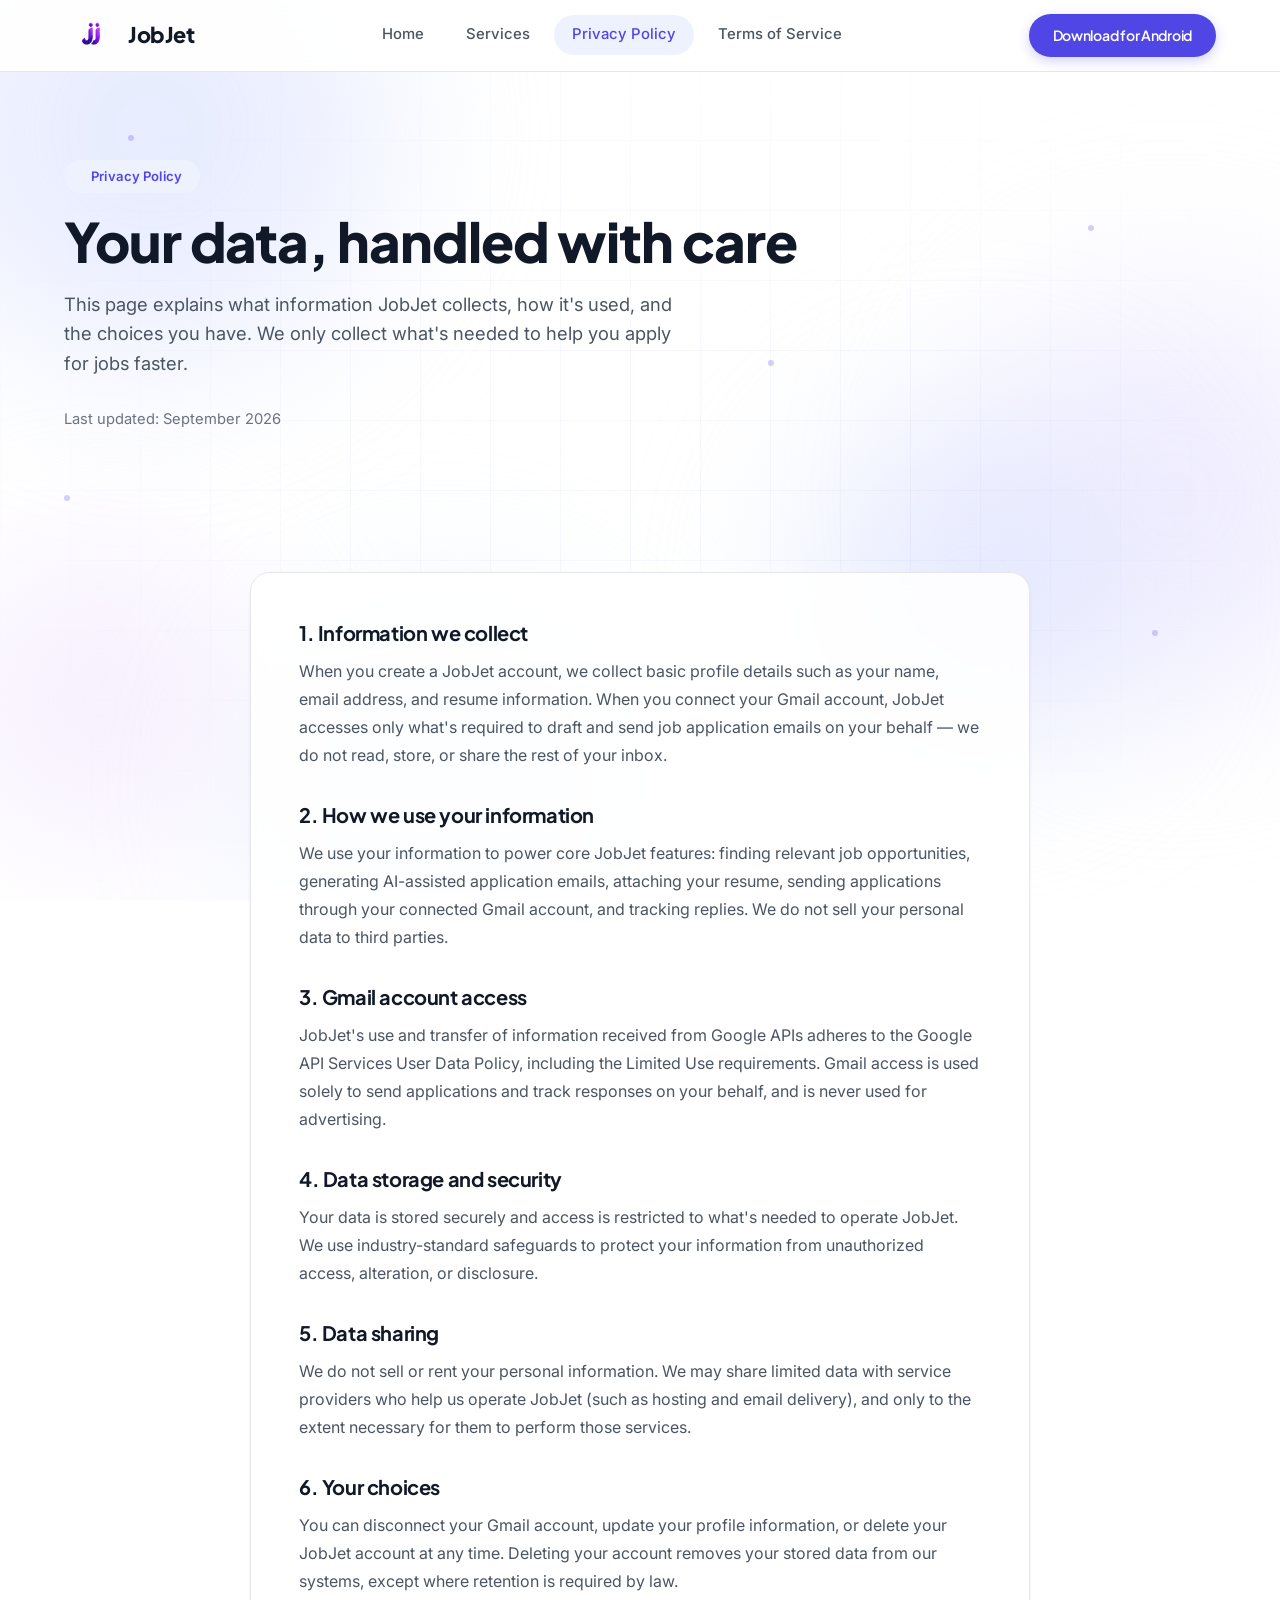
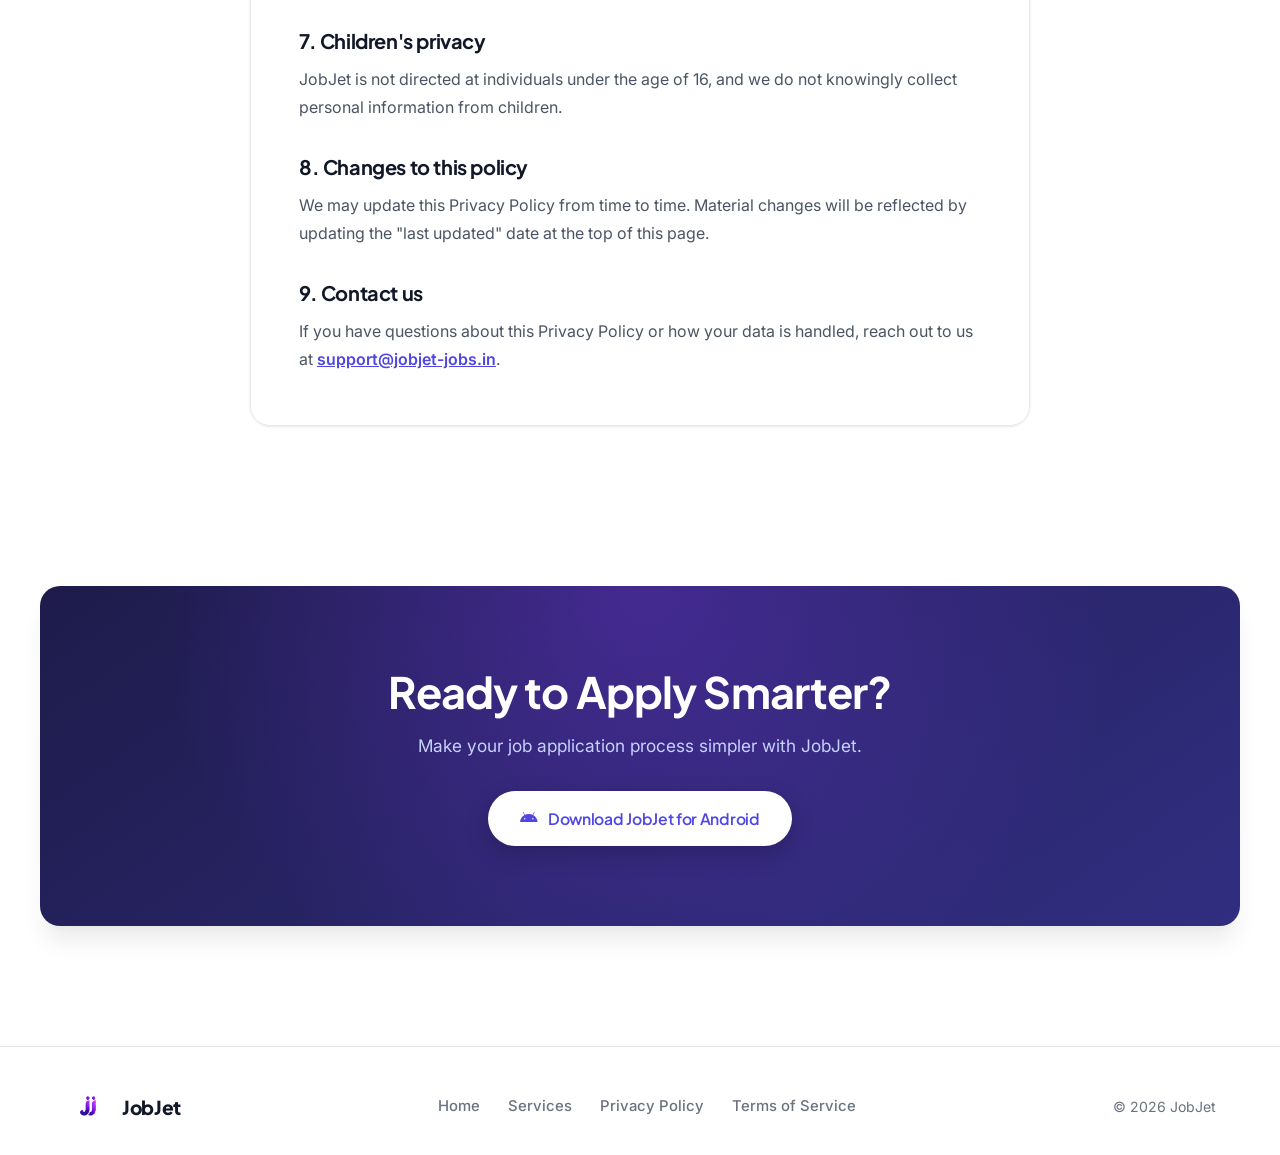
==== privacy-policy/index.html @ 1de20cd4 "Remove team page, add privacy policy & terms of service pages, fix mobile screenshot scroll" ====
<!DOCTYPE html>
<html lang="en">
<head>
<meta charset="UTF-8">
<meta name="viewport" content="width=device-width, initial-scale=1.0">
<title>Privacy Policy — JobJet</title>
<link rel="icon" href="../images/logo.png">
<!-- Font Awesome for icons -->
<link rel="stylesheet" href="https://cdnjs.cloudflare.com/ajax/libs/font-awesome/6.0.0-beta3/css/all.min.css">
<!-- Google Fonts -->
<link href="https://fonts.googleapis.com/css2?family=Inter:opsz,wght@14..32,400;14..32,500;14..32,600;14..32,700&family=Plus+Jakarta+Sans:wght@400;500;600;700;800&display=swap" rel="stylesheet">
<style>
  /* ---------- RESET & VARIABLES ---------- */
  * {
    margin: 0;
    padding: 0;
    box-sizing: border-box;
  }

  :root {
    --bg: #ffffff;
    --bg-subtle: #f8f9fc;
    --bg-card: #ffffff;
    --primary: #4f46e5;
    --primary-dark: #4338ca;
    --primary-light: #eef2ff;
    --accent: #7c3aed;
    --text: #111827;
    --text-dim: #4b5563;
    --text-soft: #6b7280;
    --border: #e5e7eb;
    --border-light: #f3f4f6;
    --shadow-sm: 0 1px 3px rgba(0, 0, 0, 0.06), 0 1px 2px rgba(0, 0, 0, 0.04);
    --shadow-md: 0 4px 6px -1px rgba(0, 0, 0, 0.07), 0 2px 4px -2px rgba(0, 0, 0, 0.05);
    --shadow-lg: 0 10px 15px -3px rgba(0, 0, 0, 0.08), 0 4px 6px -4px rgba(0, 0, 0, 0.04);
    --shadow-xl: 0 20px 25px -5px rgba(0, 0, 0, 0.08), 0 8px 10px -6px rgba(0, 0, 0, 0.04);
    --radius: 20px;
    --radius-sm: 14px;
    --transition: all 0.25s cubic-bezier(0.2, 0, 0, 1);
  }

  body {
    font-family: 'Inter', sans-serif;
    background: var(--bg);
    color: var(--text);
    line-height: 1.6;
    -webkit-font-smoothing: antialiased;
    overflow-x: hidden;
    position: relative;
  }

  /* ---------- GLOBAL ANIMATED BACKGROUND ---------- */
  .global-bg {
    position: fixed;
    inset: 0;
    z-index: 0;
    pointer-events: none;
    overflow: hidden;
  }

  .global-bg .orb {
    position: absolute;
    border-radius: 50%;
    filter: blur(80px);
    opacity: 0.5;
    will-change: transform;
  }

  .global-bg .orb-1 {
    width: 500px;
    height: 500px;
    background: radial-gradient(circle, #c7d2fe, #eef2ff);
    top: -120px;
    left: -100px;
    animation: floatOrb1 20s ease-in-out infinite;
  }

  .global-bg .orb-2 {
    width: 450px;
    height: 450px;
    background: radial-gradient(circle, #ddd6fe, #f5f3ff);
    top: 30%;
    right: -120px;
    animation: floatOrb2 24s ease-in-out infinite;
  }

  .global-bg .orb-3 {
    width: 380px;
    height: 380px;
    background: radial-gradient(circle, #bfdbfe, #eff6ff);
    bottom: -80px;
    left: 20%;
    animation: floatOrb3 26s ease-in-out infinite;
  }

  .global-bg .orb-4 {
    width: 320px;
    height: 320px;
    background: radial-gradient(circle, #e9d5ff, #faf5ff);
    top: 60%;
    left: -60px;
    animation: floatOrb4 22s ease-in-out infinite;
  }

  .global-bg .orb-5 {
    width: 360px;
    height: 360px;
    background: radial-gradient(circle, #c7d2fe, #eef2ff);
    bottom: 15%;
    right: 10%;
    animation: floatOrb5 28s ease-in-out infinite;
  }

  .global-bg .grid-lines {
    position: absolute;
    inset: 0;
    background-image:
      linear-gradient(rgba(79, 70, 229, 0.045) 1px, transparent 1px),
      linear-gradient(90deg, rgba(79, 70, 229, 0.045) 1px, transparent 1px);
    background-size: 70px 70px;
    mask-image: radial-gradient(ellipse at center, black 20%, transparent 80%);
    -webkit-mask-image: radial-gradient(ellipse at center, black 20%, transparent 80%);
    animation: gridShift 40s linear infinite;
  }

  .global-bg .floating-dots {
    position: absolute;
    inset: 0;
  }

  .global-bg .dot {
    position: absolute;
    width: 6px;
    height: 6px;
    border-radius: 50%;
    background: var(--primary);
    opacity: 0.25;
    animation: dotFloat 15s ease-in-out infinite;
  }

  .global-bg .dot:nth-child(1) { top: 15%; left: 10%; animation-delay: 0s; animation-duration: 12s; }
  .global-bg .dot:nth-child(2) { top: 25%; left: 85%; animation-delay: 2s; animation-duration: 15s; }
  .global-bg .dot:nth-child(3) { top: 55%; left: 5%; animation-delay: 4s; animation-duration: 18s; }
  .global-bg .dot:nth-child(4) { top: 70%; left: 90%; animation-delay: 1s; animation-duration: 14s; }
  .global-bg .dot:nth-child(5) { top: 85%; left: 30%; animation-delay: 3s; animation-duration: 16s; }
  .global-bg .dot:nth-child(6) { top: 40%; left: 60%; animation-delay: 5s; animation-duration: 20s; }

  @keyframes floatOrb1 {
    0%, 100% { transform: translate(0, 0) scale(1); }
    50% { transform: translate(80px, 60px) scale(1.15); }
  }

  @keyframes floatOrb2 {
    0%, 100% { transform: translate(0, 0) scale(1); }
    50% { transform: translate(-70px, 80px) scale(1.1); }
  }

  @keyframes floatOrb3 {
    0%, 100% { transform: translate(0, 0) scale(1); }
    50% { transform: translate(60px, -70px) scale(1.2); }
  }

  @keyframes floatOrb4 {
    0%, 100% { transform: translate(0, 0) scale(1); }
    50% { transform: translate(90px, -40px) scale(1.12); }
  }

  @keyframes floatOrb5 {
    0%, 100% { transform: translate(0, 0) scale(1); }
    50% { transform: translate(-80px, -60px) scale(1.18); }
  }

  @keyframes gridShift {
    0% { background-position: 0 0, 0 0; }
    100% { background-position: 70px 70px, 70px 70px; }
  }

  @keyframes dotFloat {
    0%, 100% { transform: translate(0, 0); opacity: 0.15; }
    50% { transform: translate(30px, -40px); opacity: 0.45; }
  }

  .wrap {
    width: 100%;
    max-width: 1200px;
    margin: 0 auto;
    padding: 0 24px;
    position: relative;
    z-index: 2;
  }

  /* ---------- TYPOGRAPHY ---------- */
  h1, h2, h3, .brand, .nav-cta, .btn {
    font-family: 'Plus Jakarta Sans', sans-serif;
    font-weight: 700;
    letter-spacing: -0.02em;
  }

  h1 {
    font-size: clamp(2.2rem, 5vw, 3.4rem);
    line-height: 1.12;
    font-weight: 800;
    color: var(--text);
    margin-bottom: 18px;
  }

  h2 {
    font-size: clamp(1.8rem, 3.8vw, 2.5rem);
    line-height: 1.2;
    font-weight: 700;
    color: var(--text);
    margin-bottom: 14px;
  }

  .lede {
    font-size: clamp(1rem, 1.8vw, 1.15rem);
    color: var(--text-dim);
    max-width: 620px;
    margin-bottom: 30px;
  }

  .section-head {
    text-align: center;
    max-width: 720px;
    margin: 0 auto 48px;
  }

  .section-head p {
    color: var(--text-soft);
    font-size: 1.05rem;
    margin-top: 10px;
  }

  .tag {
    display: inline-block;
    font-size: 0.78rem;
    font-weight: 700;
    text-transform: uppercase;
    letter-spacing: 0.08em;
    color: var(--primary);
    background: var(--primary-light);
    padding: 7px 16px;
    border-radius: 100px;
    margin-bottom: 14px;
  }

  /* ---------- NAV ---------- */
  .nav {
    position: fixed;
    top: 0;
    left: 0;
    width: 100%;
    z-index: 1000;
    background: rgba(255, 255, 255, 0.92);
    backdrop-filter: blur(16px);
    -webkit-backdrop-filter: blur(16px);
    border-bottom: 1px solid var(--border);
  }

  .nav-inner {
    display: flex;
    align-items: center;
    justify-content: space-between;
    max-width: 1200px;
    margin: 0 auto;
    padding: 14px 24px;
    gap: 20px;
  }

  .brand {
    display: flex;
    align-items: center;
    gap: 10px;
    font-size: 1.35rem;
    font-weight: 800;
    color: var(--text);
    text-decoration: none;
  }

  /* LOGO: completely flat — no border, no shadow */
  .brand img {
    height: 36px;
    width: auto;
    display: block;
    border: none !important;
    box-shadow: none !important;
    outline: none !important;
    filter: none !important;
    background: transparent !important;
  }

  .nav-links {
    display: flex;
    gap: 6px;
    align-items: center;
  }

  .nav-links a {
    color: var(--text-dim);
    text-decoration: none;
    font-weight: 500;
    font-size: 0.93rem;
    padding: 8px 18px;
    border-radius: 100px;
    transition: var(--transition);
  }

  .nav-links a:hover,
  .nav-links a.active {
    color: var(--primary);
    background: var(--primary-light);
  }

  .nav-cta {
    background: var(--primary);
    color: white;
    text-decoration: none;
    padding: 10px 24px;
    border-radius: 100px;
    font-weight: 600;
    font-size: 0.88rem;
    box-shadow: 0 4px 12px rgba(79, 70, 229, 0.25);
    transition: var(--transition);
    white-space: nowrap;
  }

  .nav-cta:hover {
    background: var(--primary-dark);
    transform: translateY(-1px);
    box-shadow: 0 8px 20px rgba(79, 70, 229, 0.3);
  }

  .nav-toggle {
    display: none;
    background: transparent;
    border: 1px solid var(--border);
    color: var(--text);
    font-size: 1.6rem;
    padding: 4px 12px;
    border-radius: 12px;
    cursor: pointer;
    transition: var(--transition);
  }

  .nav-toggle:hover {
    background: var(--bg-subtle);
  }

  /* ---------- PAGE HERO ---------- */
  .page-hero {
    padding: 160px 0 60px;
    position: relative;
    overflow: hidden;
  }

  .page-hero .eyebrow {
    display: inline-block;
    font-size: 0.82rem;
    font-weight: 600;
    color: var(--primary);
    background: var(--primary-light);
    padding: 6px 18px;
    border-radius: 100px;
    margin-bottom: 18px;
    letter-spacing: 0.01em;
  }

  /* ---------- SECTIONS ---------- */
  section {
    padding: 80px 0;
    position: relative;
    z-index: 2;
  }

  /* Policy content (Privacy Policy / Terms of Service) */
  .policy-content {
    max-width: 780px;
    margin: 0 auto;
    background: rgba(255, 255, 255, 0.88);
    backdrop-filter: blur(12px);
    -webkit-backdrop-filter: blur(12px);
    border: 1px solid var(--border);
    border-radius: var(--radius);
    box-shadow: var(--shadow-sm);
    padding: 48px;
  }

  .policy-content h2 {
    font-size: 1.25rem;
    margin-top: 34px;
    margin-bottom: 12px;
  }

  .policy-content h2:first-child {
    margin-top: 0;
  }

  .policy-content p {
    color: var(--text-dim);
    font-size: 1rem;
    line-height: 1.75;
    margin-bottom: 4px;
  }

  @media (max-width: 600px) {
    .policy-content {
      padding: 28px 22px;
      border-radius: var(--radius-sm);
    }

    .policy-content h2 {
      font-size: 1.1rem;
    }

    .policy-content p {
      font-size: 0.95rem;
    }
  }

  /* Split layout */
  .split {
    display: grid;
    grid-template-columns: 1fr 1fr;
    gap: 60px;
    align-items: start;
  }

  .split h2 {
    margin-bottom: 18px;
  }

  .split p {
    color: var(--text-dim);
    font-size: 16.5px;
    margin-bottom: 18px;
    line-height: 1.7;
  }

  /* Value list */
  .value-list {
    list-style: none;
    display: flex;
    flex-direction: column;
    gap: 20px;
  }

  .value-list li {
    background: rgba(255, 255, 255, 0.88);
    backdrop-filter: blur(12px);
    -webkit-backdrop-filter: blur(12px);
    border: 1px solid var(--border);
    border-radius: var(--radius-sm);
    padding: 24px 26px;
    transition: var(--transition);
    box-shadow: var(--shadow-sm);
    position: relative;
    padding-left: 58px;
  }

  .value-list li::before {
    content: '\f00c';
    font-family: 'Font Awesome 6 Free';
    font-weight: 900;
    position: absolute;
    left: 22px;
    top: 24px;
    width: 26px;
    height: 26px;
    border-radius: 50%;
    background: var(--primary-light);
    color: var(--primary);
    display: flex;
    align-items: center;
    justify-content: center;
    font-size: 0.7rem;
    transition: var(--transition);
  }

  .value-list li:hover {
    transform: translateY(-4px);
    border-color: #c7d2fe;
    box-shadow: var(--shadow-lg);
    background: white;
  }

  .value-list li:hover::before {
    background: var(--primary);
    color: white;
  }

  .value-list strong {
    display: block;
    font-size: 1.05rem;
    font-weight: 700;
    color: var(--text);
    margin-bottom: 4px;
    font-family: 'Plus Jakarta Sans', sans-serif;
    letter-spacing: -0.01em;
  }

  .value-list span {
    display: block;
    color: var(--text-soft);
    font-size: 0.95rem;
    line-height: 1.6;
  }

  /* CTA section */
  .cta {
    background: linear-gradient(145deg, #1e1b4b, #312e81);
    border-radius: var(--radius);
    padding: 80px 30px;
    text-align: center;
    box-shadow: var(--shadow-xl);
    position: relative;
    overflow: hidden;
  }

  .cta::before {
    content: '';
    position: absolute;
    inset: 0;
    background: radial-gradient(circle at 50% 0%, rgba(124, 58, 237, 0.35), transparent 70%);
    pointer-events: none;
  }

  .cta h2 {
    font-size: clamp(1.9rem, 3.8vw, 2.7rem);
    margin-bottom: 14px;
    color: white;
    position: relative;
    z-index: 1;
  }

  .cta p {
    color: #c7d2fe;
    max-width: 560px;
    margin: 0 auto 32px;
    font-size: 1.08rem;
    position: relative;
    z-index: 1;
  }

  .cta .btn-outline {
    background: white;
    color: var(--primary);
    border: none;
    position: relative;
    z-index: 1;
    box-shadow: 0 8px 24px rgba(0, 0, 0, 0.2);
  }

  .cta .btn-outline:hover {
    background: #eef2ff;
    transform: translateY(-2px);
    box-shadow: 0 14px 32px rgba(0, 0, 0, 0.25);
  }

  /* Buttons */
  .btn-row {
    display: flex;
    flex-wrap: wrap;
    gap: 14px;
    align-items: center;
  }

  .btn {
    display: inline-flex;
    align-items: center;
    justify-content: center;
    gap: 10px;
    padding: 15px 32px;
    border-radius: 100px;
    font-weight: 600;
    font-size: 0.98rem;
    text-decoration: none;
    transition: var(--transition);
    border: none;
    cursor: pointer;
  }

  .btn-primary {
    background: var(--primary);
    color: white;
    box-shadow: 0 6px 20px rgba(79, 70, 229, 0.3);
  }

  .btn-primary:hover {
    background: var(--primary-dark);
    transform: translateY(-2px);
    box-shadow: 0 12px 28px rgba(79, 70, 229, 0.35);
  }

  .btn-outline {
    background: white;
    color: var(--text);
    border: 1.5px solid var(--border);
    box-shadow: var(--shadow-sm);
  }

  .btn-outline:hover {
    border-color: var(--primary);
    color: var(--primary);
    background: var(--primary-light);
    transform: translateY(-2px);
    box-shadow: var(--shadow-md);
  }

  /* Footer */
  footer {
    padding: 44px 0 32px;
    border-top: 1px solid var(--border);
    margin-top: 40px;
    position: relative;
    z-index: 2;
    background: rgba(255, 255, 255, 0.85);
    backdrop-filter: blur(12px);
    -webkit-backdrop-filter: blur(12px);
  }

  .footer-inner {
    display: flex;
    flex-wrap: wrap;
    align-items: center;
    justify-content: space-between;
    gap: 24px;
  }

  .footer-inner .brand {
    font-size: 1.2rem;
  }

  /* FOOTER LOGO: flat, no border, no shadow */
  .footer-inner .brand img {
    height: 32px;
    border: none !important;
    box-shadow: none !important;
    outline: none !important;
    filter: none !important;
    background: transparent !important;
  }

  .footer-links {
    display: flex;
    gap: 28px;
  }

  .footer-links a {
    color: var(--text-soft);
    text-decoration: none;
    font-weight: 500;
    font-size: 0.93rem;
    transition: var(--transition);
  }

  .footer-links a:hover {
    color: var(--primary);
  }

  footer span {
    color: var(--text-soft);
    font-size: 0.88rem;
  }

  /* ---------- RESPONSIVE ---------- */
  @media (max-width: 900px) {
    .nav-links {
      display: none;
    }

    .nav-toggle {
      display: block;
    }

    .nav-cta {
      display: none;
    }

    .page-hero {
      padding: 140px 0 40px;
    }

    .split {
      grid-template-columns: 1fr;
      gap: 40px;
    }
  }

  @media (max-width: 600px) {
    .footer-inner {
      flex-direction: column;
      text-align: center;
    }

    .footer-links {
      justify-content: center;
      flex-wrap: wrap;
      gap: 20px;
    }

    .btn {
      padding: 14px 28px;
      width: 100%;
    }

    .cta .btn-outline {
      width: auto;
    }

    .global-bg .orb {
      opacity: 0.35;
      filter: blur(60px);
    }

    .global-bg .dot {
      display: none;
    }

    .value-list li {
      padding: 22px 22px 22px 54px;
    }

    .value-list li::before {
      left: 18px;
      top: 22px;
    }
  }

  /* mobile nav open state */
  .nav-links.show {
    display: flex;
    flex-direction: column;
    position: absolute;
    top: 72px;
    left: 20px;
    right: 20px;
    background: white;
    padding: 24px;
    border-radius: var(--radius-sm);
    border: 1px solid var(--border);
    box-shadow: var(--shadow-xl);
    z-index: 999;
  }

  html {
    scroll-behavior: smooth;
  }

  @media (prefers-reduced-motion: reduce) {
    .global-bg .orb,
    .global-bg .grid-lines,
    .global-bg .dot {
      animation: none;
    }
  }
</style>
</head>
<body>

<!-- GLOBAL ANIMATED BACKGROUND -->
<div class="global-bg" aria-hidden="true">
  <div class="orb orb-1"></div>
  <div class="orb orb-2"></div>
  <div class="orb orb-3"></div>
  <div class="orb orb-4"></div>
  <div class="orb orb-5"></div>
  <div class="grid-lines"></div>
  <div class="floating-dots">
    <div class="dot"></div>
    <div class="dot"></div>
    <div class="dot"></div>
    <div class="dot"></div>
    <div class="dot"></div>
    <div class="dot"></div>
  </div>
</div>

<nav class="nav">
  <div class="nav-inner">
    <a class="brand" href="/">
      <img src="../images/logo.png" alt="JobJet logo">
      JobJet
    </a>
    <div class="nav-links" id="navLinks">
      <a href="/">Home</a>
      <a href="/services/">Services</a>
      <a href="/privacy-policy/" class="active">Privacy Policy</a>
      <a href="/terms-of-service/">Terms of Service</a>
    </div>
    <a class="nav-cta" href="/#download">Download for Android</a>
    <button class="nav-toggle" id="navToggle" aria-label="Toggle menu">&#9776;</button>
  </div>
</nav>

<header class="page-hero">
  <div class="wrap">
    <span class="eyebrow"><i class="fas fa-shield-halved" style="margin-right: 6px;"></i> Privacy Policy</span>
    <h1>Your data, handled with care</h1>
    <p class="lede">This page explains what information JobJet collects, how it's used, and the choices you have. We only collect what's needed to help you apply for jobs faster.</p>
    <p style="color: var(--text-soft); font-size: 0.92rem;">Last updated: September 2026</p>
  </div>
</header>

<section>
  <div class="wrap">
    <div class="policy-content">
      <h2>1. Information we collect</h2>
      <p>When you create a JobJet account, we collect basic profile details such as your name, email address, and resume information. When you connect your Gmail account, JobJet accesses only what's required to draft and send job application emails on your behalf — we do not read, store, or share the rest of your inbox.</p>

      <h2>2. How we use your information</h2>
      <p>We use your information to power core JobJet features: finding relevant job opportunities, generating AI-assisted application emails, attaching your resume, sending applications through your connected Gmail account, and tracking replies. We do not sell your personal data to third parties.</p>

      <h2>3. Gmail account access</h2>
      <p>JobJet's use and transfer of information received from Google APIs adheres to the Google API Services User Data Policy, including the Limited Use requirements. Gmail access is used solely to send applications and track responses on your behalf, and is never used for advertising.</p>

      <h2>4. Data storage and security</h2>
      <p>Your data is stored securely and access is restricted to what's needed to operate JobJet. We use industry-standard safeguards to protect your information from unauthorized access, alteration, or disclosure.</p>

      <h2>5. Data sharing</h2>
      <p>We do not sell or rent your personal information. We may share limited data with service providers who help us operate JobJet (such as hosting and email delivery), and only to the extent necessary for them to perform those services.</p>

      <h2>6. Your choices</h2>
      <p>You can disconnect your Gmail account, update your profile information, or delete your JobJet account at any time. Deleting your account removes your stored data from our systems, except where retention is required by law.</p>

      <h2>7. Children's privacy</h2>
      <p>JobJet is not directed at individuals under the age of 16, and we do not knowingly collect personal information from children.</p>

      <h2>8. Changes to this policy</h2>
      <p>We may update this Privacy Policy from time to time. Material changes will be reflected by updating the "last updated" date at the top of this page.</p>

      <h2>9. Contact us</h2>
      <p>If you have questions about this Privacy Policy or how your data is handled, reach out to us at <a href="mailto:support@jobjet-jobs.in" style="color: var(--primary); font-weight: 600;">support@jobjet-jobs.in</a>.</p>
    </div>
  </div>
</section>

<section>
  <div class="wrap cta">
    <h2>Ready to Apply Smarter?</h2>
    <p>Make your job application process simpler with JobJet.</p>
    <div class="btn-row" style="justify-content: center;">
      <a class="btn btn-outline" href="https://expo.dev/artifacts/eas/RPsgO-bZJIT3iWWmG3LMQrjTHf8fdJe7-mMz9hJOc5k.apk">
        <i class="fab fa-android"></i> Download JobJet for Android
      </a>
    </div>
  </div>
</section>

<footer>
  <div class="wrap footer-inner">
    <a class="brand" href="/">
      <img src="../images/logo.png" alt="JobJet logo">
      JobJet
    </a>
    <div class="footer-links">
      <a href="/">Home</a>
      <a href="/services/">Services</a>
      <a href="/privacy-policy/">Privacy Policy</a>
      <a href="/terms-of-service/">Terms of Service</a>
    </div>
    <span>© 2026 JobJet</span>
  </div>
</footer>

<script>
  (function() {
    // Mobile nav toggle
    const toggle = document.getElementById('navToggle');
    const navLinks = document.getElementById('navLinks');
    if (toggle && navLinks) {
      toggle.addEventListener('click', function(e) {
        e.stopPropagation();
        navLinks.classList.toggle('show');
      });

      navLinks.querySelectorAll('a').forEach(link => {
        link.addEventListener('click', () => {
          navLinks.classList.remove('show');
        });
      });

      document.addEventListener('click', function(e) {
        if (navLinks.classList.contains('show') && !navLinks.contains(e.target) && e.target !== toggle) {
          navLinks.classList.remove('show');
        }
      });
    }

    // Smooth anchor scroll
    document.querySelectorAll('a[href^="#"]').forEach(anchor => {
      anchor.addEventListener('click', function(e) {
        const href = this.getAttribute('href');
        if (href === '#') return;
        const target = document.querySelector(href);
        if (target) {
          e.preventDefault();
          target.scrollIntoView({ behavior: 'smooth', block: 'start' });
        }
      });
    });
  })();
</script>
</body>
</html>
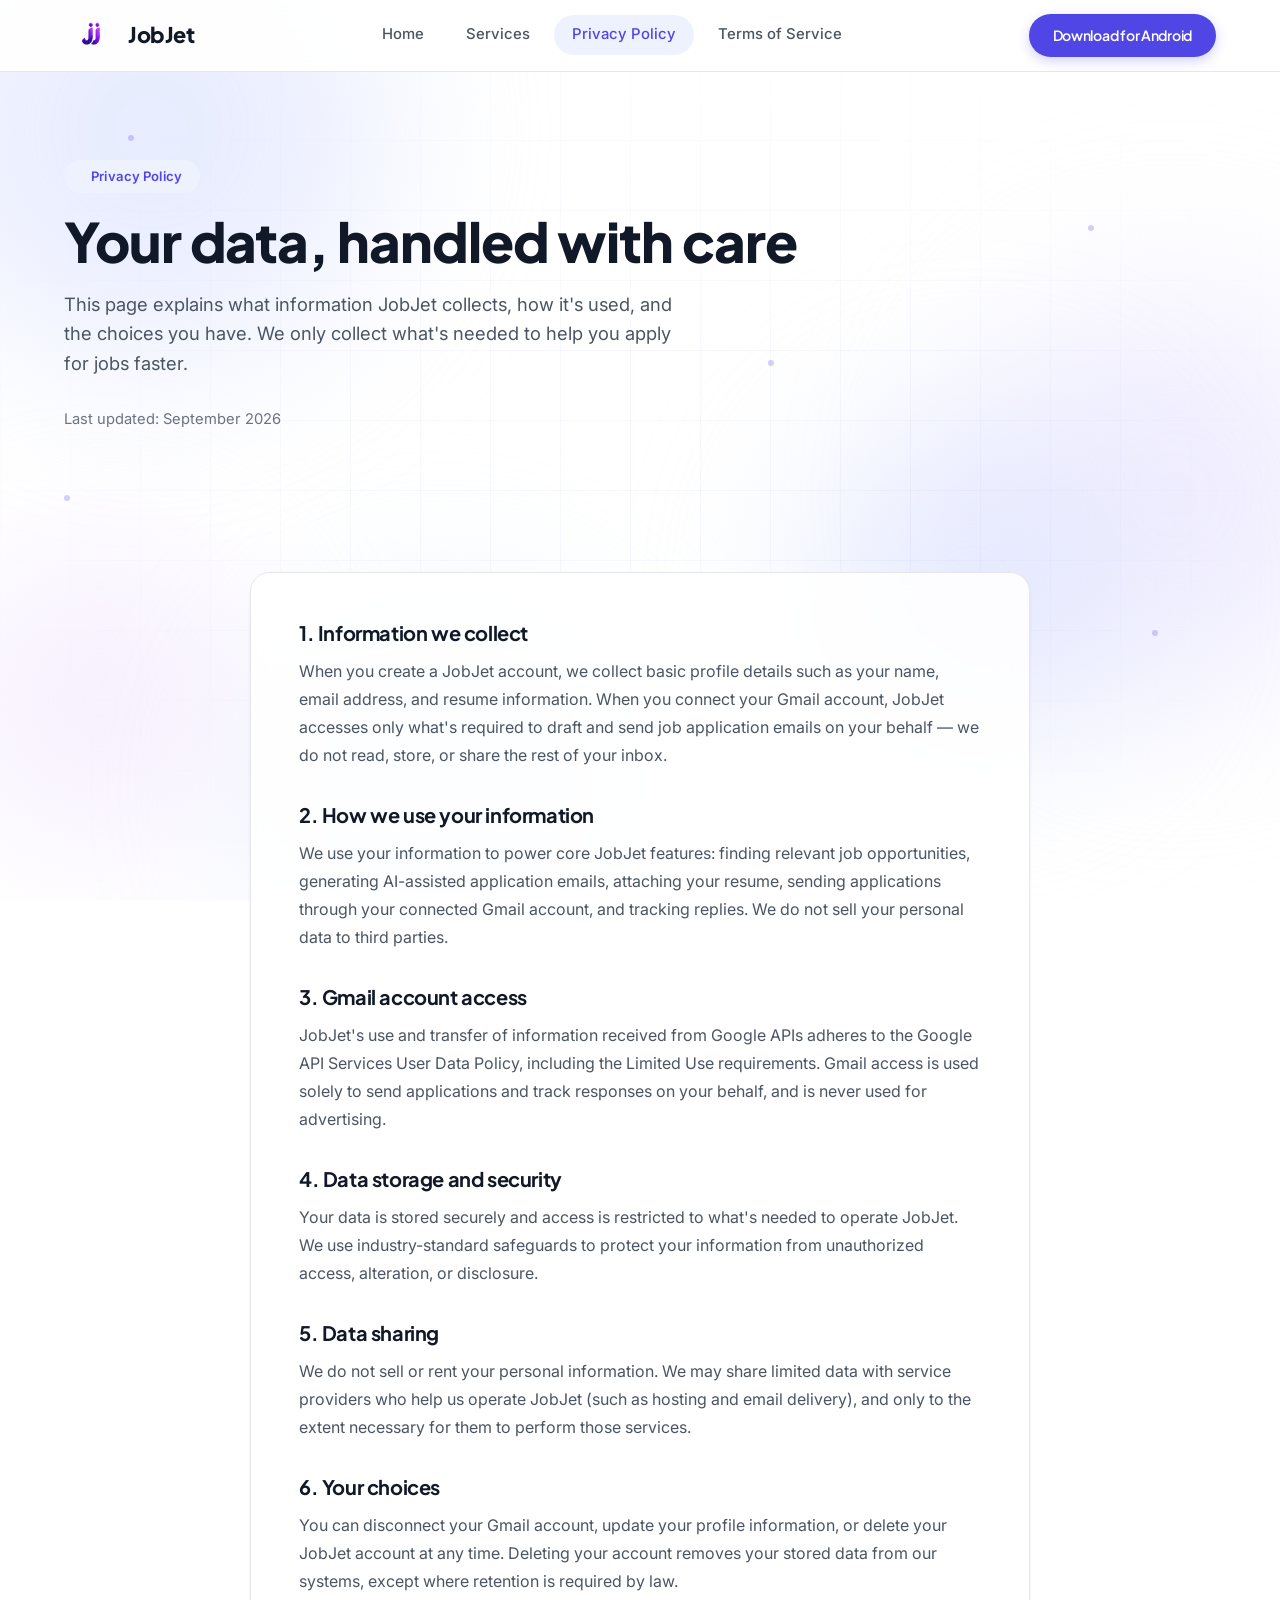
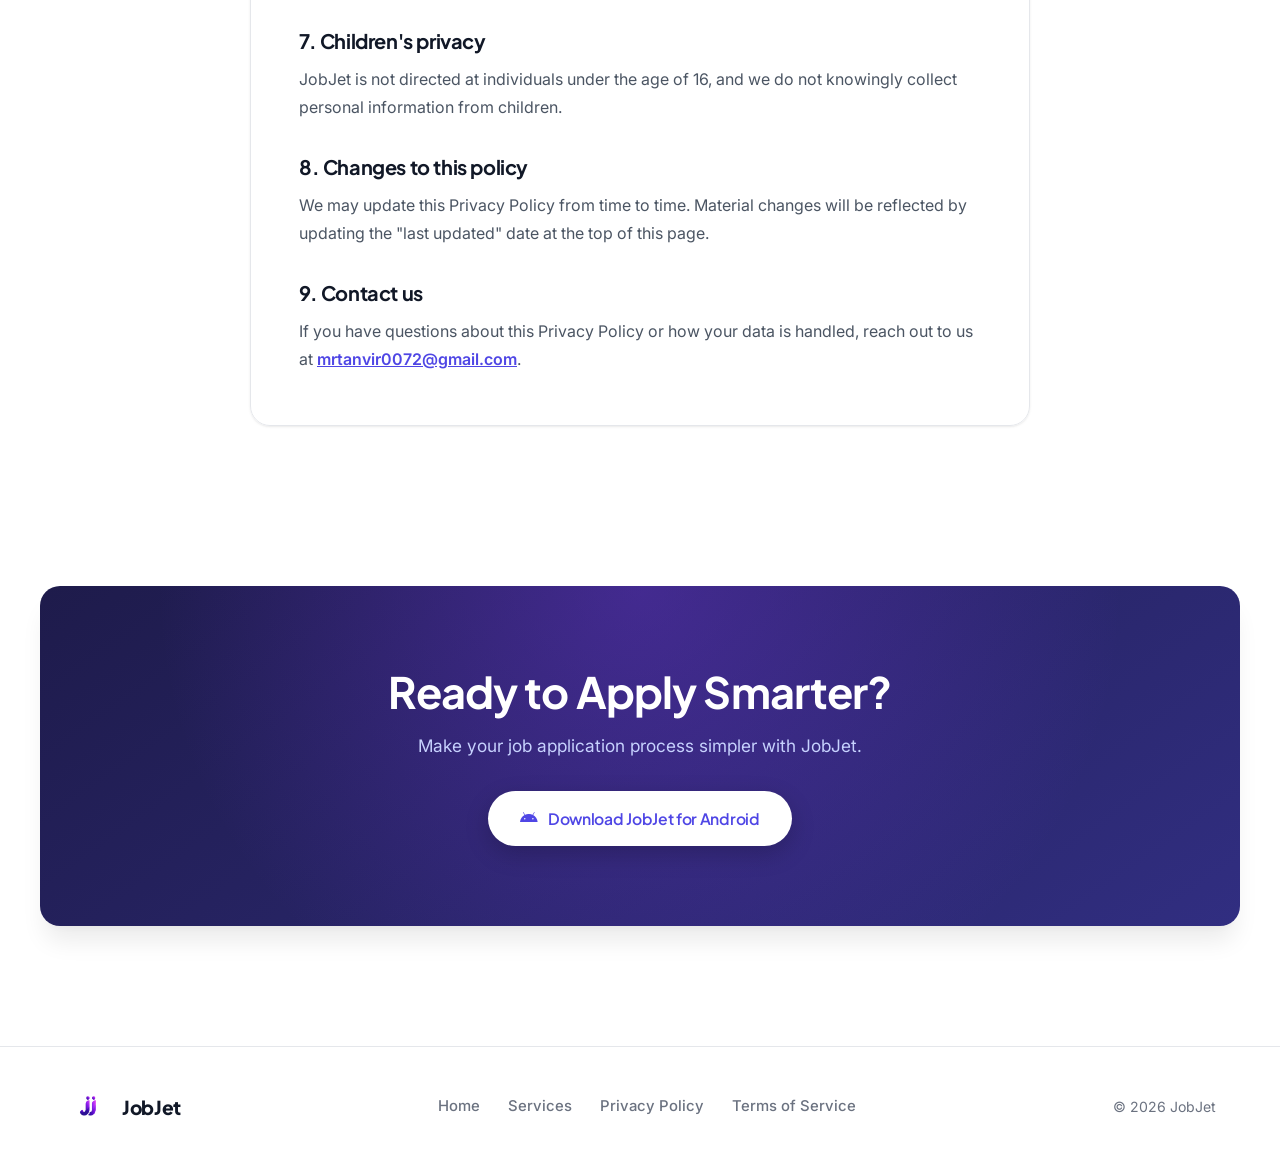
==== commit e5d19bd5: "Update contact email and download link in privacy policy" ====
--- a/privacy-policy/index.html
+++ b/privacy-policy/index.html
@@ -829,7 +829,7 @@
       <p>We may update this Privacy Policy from time to time. Material changes will be reflected by updating the "last updated" date at the top of this page.</p>
 
       <h2>9. Contact us</h2>
-      <p>If you have questions about this Privacy Policy or how your data is handled, reach out to us at <a href="mailto:support@jobjet-jobs.in" style="color: var(--primary); font-weight: 600;">support@jobjet-jobs.in</a>.</p>
+      <p>If you have questions about this Privacy Policy or how your data is handled, reach out to us at <a href="mailto:mrtanvir0072@gmail.com" style="color: var(--primary); font-weight: 600;">mrtanvir0072@gmail.com</a>.</p>
     </div>
   </div>
 </section>
@@ -839,7 +839,7 @@
     <h2>Ready to Apply Smarter?</h2>
     <p>Make your job application process simpler with JobJet.</p>
     <div class="btn-row" style="justify-content: center;">
-      <a class="btn btn-outline" href="https://expo.dev/artifacts/eas/RPsgO-bZJIT3iWWmG3LMQrjTHf8fdJe7-mMz9hJOc5k.apk">
+      <a class="btn btn-outline" href="https://expo.dev/artifacts/eas/crvxKs8-k-P3KglgnLmJ28TicP__GstE5ijN9Q6T4fM.apk">
         <i class="fab fa-android"></i> Download JobJet for Android
       </a>
     </div>
@@ -901,4 +901,4 @@
   })();
 </script>
 </body>
-</html>+</html>
